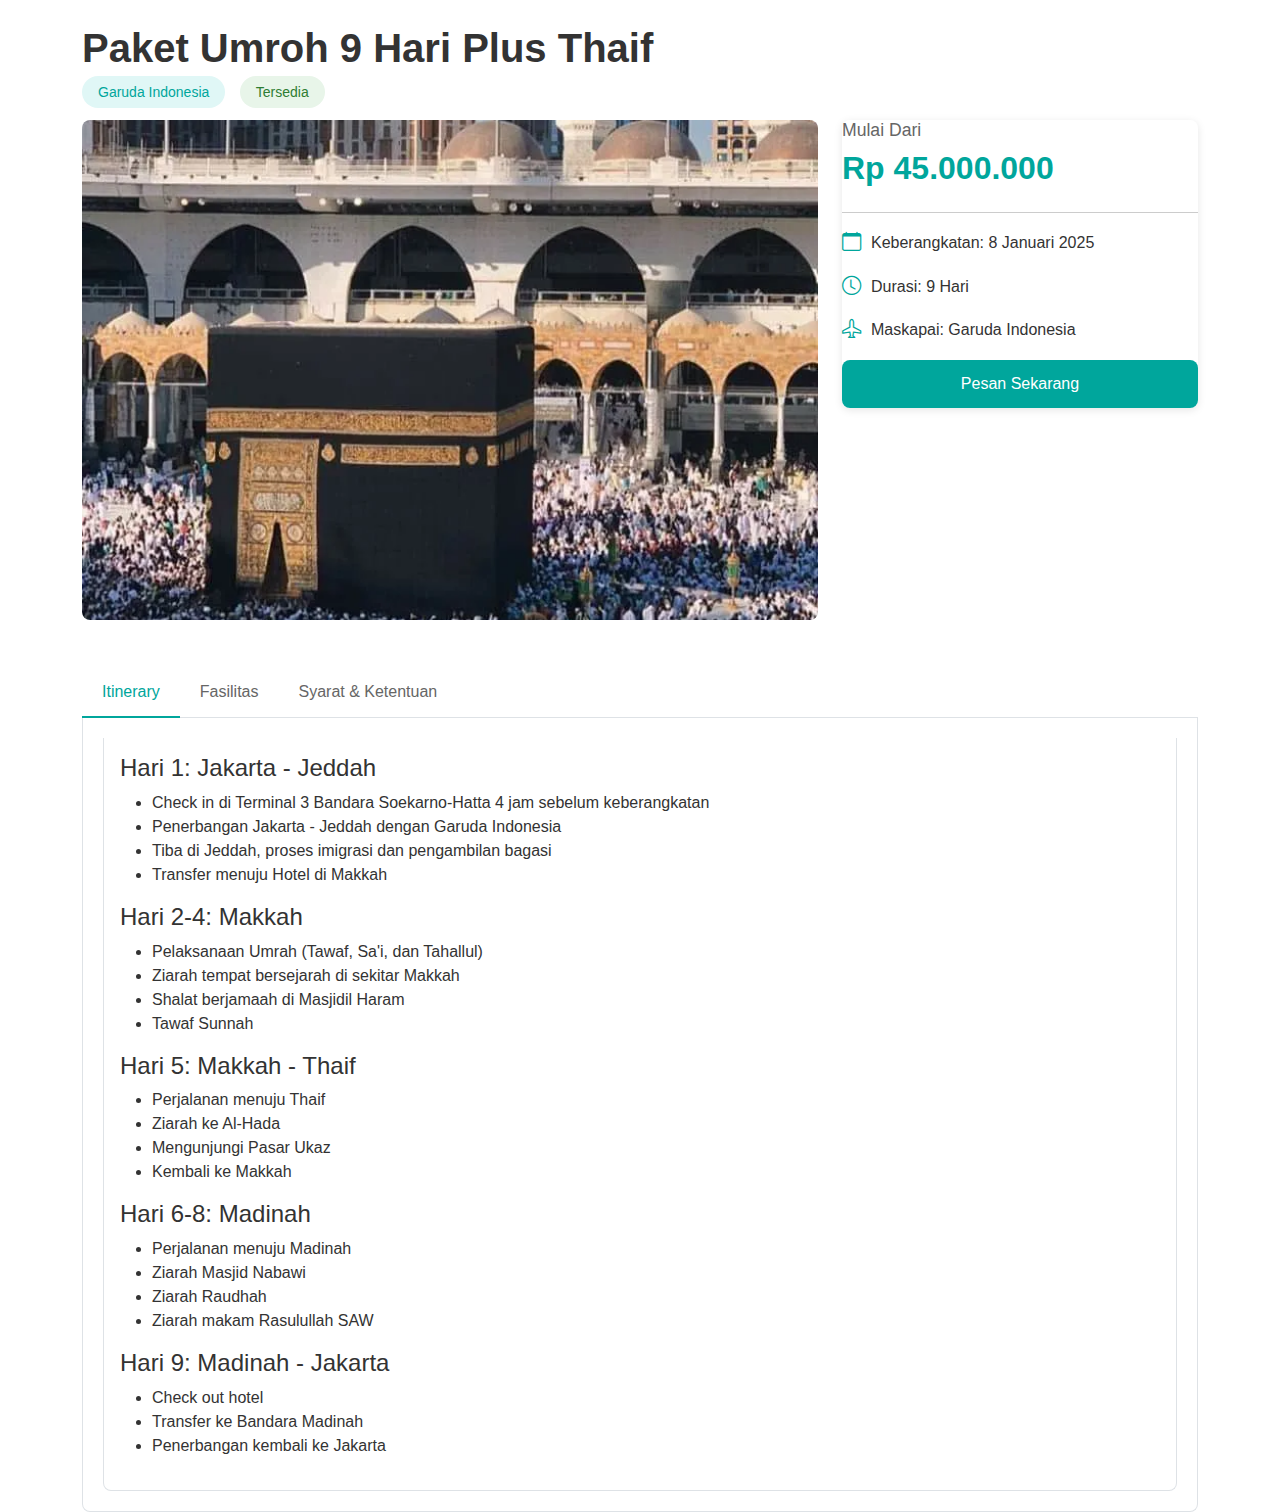
==== detail/index.html @ 06cd62cd "push pertama" ====
<!-- index.html -->
<!DOCTYPE html>
<html lang="id">
<head>
    <meta charset="UTF-8">
    <meta name="viewport" content="width=device-width, initial-scale=1.0">
    <title>Paket Umroh Plus Thaif</title>
    <link href="https://cdn.jsdelivr.net/npm/bootstrap@5.3.0/dist/css/bootstrap.min.css" rel="stylesheet">
    <link href="https://cdn.jsdelivr.net/npm/bootstrap-icons@1.7.2/font/bootstrap-icons.css" rel="stylesheet">
    <link href="styles.css" rel="stylesheet">
</head>
<body>
    <div class="container mt-4">
        <!-- Header Paket -->
        <div class="row">
            <div class="col-lg-8">
                <h1 class="fw-bold">Paket Umroh 9 Hari Plus Thaif</h1>
                <div class="badge-wrapper">
                    <span class="badge-custom badge-airline">Garuda Indonesia</span>
                    <span class="badge-custom badge-status">Tersedia</span>
                </div>
            </div>
        </div>

        <!-- Gambar dan Info Utama -->
        <div class="row">
            <div class="col-lg-8">
                <div id="paketCarousel" class="carousel slide mb-4">
                    <div class="carousel-inner rounded">
                        <div class="carousel-item active">
                            <img src="kabah.jpg" class="d-block w-100" alt="ka'bah">
                        </div>
                        <div class="carousel-item">
                            <img src="kabah.jpg" class="d-block w-100" alt="ka'bah2">
                        </div>
                    </div>
                </div>
            </div>
            <div class="col-lg-4">
                <div class="info-card">
                    <div class="card-body">
                        <h3 class="price-title">Mulai Dari</h3>
                        <h2 class="price-amount">Rp 45.000.000</h2>
                        <hr>
                        <ul class="feature-list">
                            <li><i class="bi bi-calendar"></i> Keberangkatan: 8 Januari 2025</li>
                            <li><i class="bi bi-clock"></i> Durasi: 9 Hari</li>
                            <li><i class="bi bi-airplane"></i> Maskapai: Garuda Indonesia</li>
                        </ul>
                        <button class="btn-booking">Pesan Sekarang</button>
                    </div>
                </div>
            </div>
        </div>

        <!-- Detail Program -->
        <div class="row mt-4">
            <div class="col-12">
                <ul class="nav nav-tabs" id="myTab">
                    <li class="nav-item">
                        <a class="nav-link active" data-bs-toggle="tab" href="#itinerary">Itinerary</a>
                    </li>
                    <li class="nav-item">
                        <a class="nav-link" data-bs-toggle="tab" href="#fasilitas">Fasilitas</a>
                    </li>
                    <li class="nav-item">
                        <a class="nav-link" data-bs-toggle="tab" href="#syarat">Syarat & Ketentuan</a>
                    </li>
                </ul>
                <div class="tab-content">
                    <div class="tab-content p-3 border border-top-0">
                        <!-- Tab Itinerary -->
                        <div class="tab-pane fade show active" id="itinerary">
                            <div class="timeline">
                                <h4>Hari 1: Jakarta - Jeddah</h4>
                                <ul>
                                    <li>Check in di Terminal 3 Bandara Soekarno-Hatta 4 jam sebelum keberangkatan</li>
                                    <li>Penerbangan Jakarta - Jeddah dengan Garuda Indonesia</li>
                                    <li>Tiba di Jeddah, proses imigrasi dan pengambilan bagasi</li>
                                    <li>Transfer menuju Hotel di Makkah</li>
                                </ul>
                    
                                <h4>Hari 2-4: Makkah</h4>
                                <ul>
                                    <li>Pelaksanaan Umrah (Tawaf, Sa'i, dan Tahallul)</li>
                                    <li>Ziarah tempat bersejarah di sekitar Makkah</li>
                                    <li>Shalat berjamaah di Masjidil Haram</li>
                                    <li>Tawaf Sunnah</li>
                                </ul>
                    
                                <h4>Hari 5: Makkah - Thaif</h4>
                                <ul>
                                    <li>Perjalanan menuju Thaif</li>
                                    <li>Ziarah ke Al-Hada</li>
                                    <li>Mengunjungi Pasar Ukaz</li>
                                    <li>Kembali ke Makkah</li>
                                </ul>
                    
                                <h4>Hari 6-8: Madinah</h4>
                                <ul>
                                    <li>Perjalanan menuju Madinah</li>
                                    <li>Ziarah Masjid Nabawi</li>
                                    <li>Ziarah Raudhah</li>
                                    <li>Ziarah makam Rasulullah SAW</li>
                                </ul>
                    
                                <h4>Hari 9: Madinah - Jakarta</h4>
                                <ul>
                                    <li>Check out hotel</li>
                                    <li>Transfer ke Bandara Madinah</li>
                                    <li>Penerbangan kembali ke Jakarta</li>
                                </ul>
                            </div>
                        </div>
                    
                        <!-- Tab Fasilitas -->
                        <div class="tab-pane fade" id="fasilitas">
                            <div class="row">
                                <div class="col-md-6">
                                    <h4>Akomodasi Hotel</h4>
                                    <ul>
                                        <li>Makkah: Hotel *5 (±200m dari Masjidil Haram)</li>
                                        <li>Madinah: Hotel *5 (±200m dari Masjid Nabawi)</li>
                                        <li>Kamar triple/quad dengan AC</li>
                                        <li>Termasuk sarapan, makan siang dan malam</li>
                                    </ul>
                    
                                    <h4>Transportasi</h4>
                                    <ul>
                                        <li>Tiket pesawat PP Garuda Indonesia</li>
                                        <li>Bus AC executive selama di Arab Saudi</li>
                                        <li>Transportasi ziarah dengan bus AC</li>
                                    </ul>
                                </div>
                                <div class="col-md-6">
                                    <h4>Perlengkapan</h4>
                                    <ul>
                                        <li>Koper bagasi 30kg</li>
                                        <li>Tas kabin</li>
                                        <li>Tas paspor</li>
                                        <li>Buku panduan umrah</li>
                                        <li>ID Card</li>
                                    </ul>
                    
                                    <h4>Pembimbing</h4>
                                    <ul>
                                        <li>Muthowif berpengalaman</li>
                                        <li>Tour Leader profesional</li>
                                        <li>Pembimbing ibadah</li>
                                    </ul>
                                </div>
                            </div>
                        </div>
                    
                        <!-- Tab Syarat -->
                        <div class="tab-pane fade" id="syarat">
                            <h4>Persyaratan Dokumen</h4>
                            <ul>
                                <li>Paspor dengan nama minimal 3 suku kata, masa berlaku minimal 7 bulan</li>
                                <li>Kartu vaksin COVID-19 dosis lengkap</li>
                                <li>Pas foto berwarna background putih 4x6 (4 lembar)</li>
                                <li>Buku nikah asli untuk suami istri</li>
                                <li>Kartu keluarga dan KTP asli</li>
                                <li>Akta kelahiran untuk anak-anak</li>
                            </ul>
                    
                            <h4>Ketentuan Pembayaran</h4>
                            <ul>
                                <li>DP minimal 50% dari harga paket</li>
                                <li>Pelunasan maksimal 1 bulan sebelum keberangkatan</li>
                                <li>Pembayaran dapat dilakukan melalui transfer bank</li>
                                <li>Harga dapat berubah sewaktu-waktu</li>
                            </ul>
                    
                            <h4>Pembatalan</h4>
                            <ul>
                                <li>1 bulan sebelum keberangkatan: dikenakan biaya 25%</li>
                                <li>2 minggu sebelum keberangkatan: dikenakan biaya 50%</li>
                                <li>1 minggu sebelum keberangkatan: dikenakan biaya 75%</li>
                                <li>3 hari sebelum keberangkatan: dikenakan biaya 100%</li>
                            </ul>
                        </div>
                    </div>
                    
                </div>
            </div>
        </div>
    </div>

    <script src="https://cdn.jsdelivr.net/npm/bootstrap@5.3.0/dist/js/bootstrap.bundle.min.js"></script>
</body>
</html>
---- detail/styles.css ----
/* styles.css */
body {
    font-family: Arial, sans-serif;
    color: #333;
}

.badge-wrapper {
    margin-bottom: 1rem;
}

.badge-custom {
    padding: 8px 16px;
    border-radius: 20px;
    font-size: 14px;
    font-weight: 500;
    margin-right: 10px;
}

.badge-airline {
    background-color: #e0f7f6;
    color: #00a69c;
}

.badge-status {
    background-color: #e8f5e9;
    color: #2e7d32;
}

.carousel-inner img {
    max-height: 500px;
    object-fit: cover;
    width: 100%;
    border-radius: 8px;
}

.info-card {
    border-radius: 8px;
    box-shadow: 0 2px 8px rgba(0,0,0,0.1);
    border: none;
}

.price-title {
    color: #666;
    font-size: 1.1rem;
    margin-bottom: 0.5rem;
}

.price-amount {
    color: #00a69c;
    font-weight: bold;
    margin-bottom: 1.5rem;
}

.feature-list {
    list-style: none;
    padding: 0;
    margin: 0;
}

.feature-list li {
    margin-bottom: 15px;
    display: flex;
    align-items: center;
    gap: 10px;
}

.feature-list i {
    font-size: 1.2rem;
    color: #00a69c;
}

.btn-booking {
    background-color: #00a69c;
    color: white;
    width: 100%;
    padding: 12px;
    border: none;
    border-radius: 8px;
    font-weight: 500;
    transition: background-color 0.3s ease;
}

.btn-booking:hover {
    background-color: #008f86;
}

.nav-tabs .nav-link {
    color: #666;
    border: none;
    padding: 12px 20px;
}

.nav-tabs .nav-link.active {
    color: #00a69c;
    border-bottom: 2px solid #00a69c;
    font-weight: 500;
}

.tab-content {
    padding: 20px;
    border: 1px solid #dee2e6;
    border-top: none;
    border-radius: 0 0 8px 8px;
}
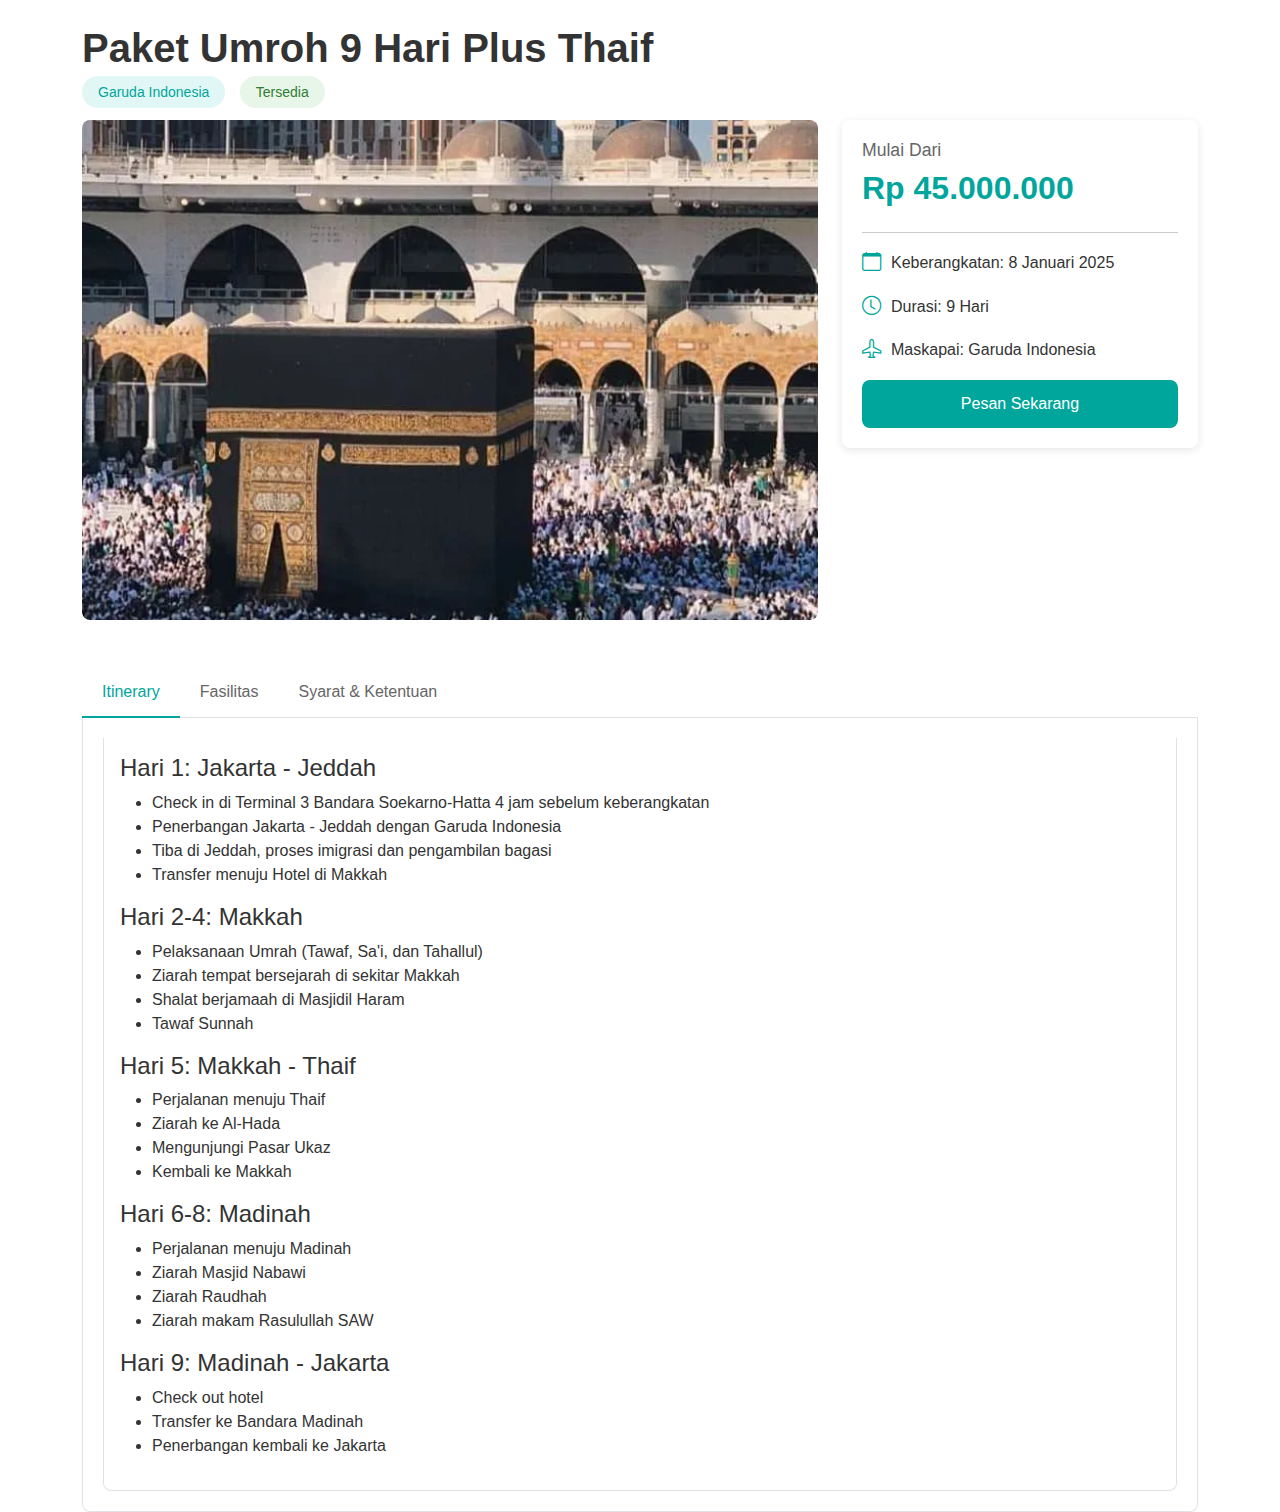
==== commit 1e81b252: "commit detail" ====
--- a/detail/index.html
+++ b/detail/index.html
@@ -1,6 +1,7 @@
 <!-- index.html -->
 <!DOCTYPE html>
 <html lang="id">
+
 <head>
     <meta charset="UTF-8">
     <meta name="viewport" content="width=device-width, initial-scale=1.0">
@@ -9,6 +10,7 @@
     <link href="https://cdn.jsdelivr.net/npm/bootstrap-icons@1.7.2/font/bootstrap-icons.css" rel="stylesheet">
     <link href="styles.css" rel="stylesheet">
 </head>
+
 <body>
     <div class="container mt-4">
         <!-- Header Paket -->
@@ -29,9 +31,6 @@
                     <div class="carousel-inner rounded">
                         <div class="carousel-item active">
                             <img src="kabah.jpg" class="d-block w-100" alt="ka'bah">
-                        </div>
-                        <div class="carousel-item">
-                            <img src="kabah.jpg" class="d-block w-100" alt="ka'bah2">
                         </div>
                     </div>
                 </div>
@@ -79,7 +78,7 @@
                                     <li>Tiba di Jeddah, proses imigrasi dan pengambilan bagasi</li>
                                     <li>Transfer menuju Hotel di Makkah</li>
                                 </ul>
-                    
+
                                 <h4>Hari 2-4: Makkah</h4>
                                 <ul>
                                     <li>Pelaksanaan Umrah (Tawaf, Sa'i, dan Tahallul)</li>
@@ -87,7 +86,7 @@
                                     <li>Shalat berjamaah di Masjidil Haram</li>
                                     <li>Tawaf Sunnah</li>
                                 </ul>
-                    
+
                                 <h4>Hari 5: Makkah - Thaif</h4>
                                 <ul>
                                     <li>Perjalanan menuju Thaif</li>
@@ -95,7 +94,7 @@
                                     <li>Mengunjungi Pasar Ukaz</li>
                                     <li>Kembali ke Makkah</li>
                                 </ul>
-                    
+
                                 <h4>Hari 6-8: Madinah</h4>
                                 <ul>
                                     <li>Perjalanan menuju Madinah</li>
@@ -103,7 +102,7 @@
                                     <li>Ziarah Raudhah</li>
                                     <li>Ziarah makam Rasulullah SAW</li>
                                 </ul>
-                    
+
                                 <h4>Hari 9: Madinah - Jakarta</h4>
                                 <ul>
                                     <li>Check out hotel</li>
@@ -112,7 +111,7 @@
                                 </ul>
                             </div>
                         </div>
-                    
+
                         <!-- Tab Fasilitas -->
                         <div class="tab-pane fade" id="fasilitas">
                             <div class="row">
@@ -124,7 +123,7 @@
                                         <li>Kamar triple/quad dengan AC</li>
                                         <li>Termasuk sarapan, makan siang dan malam</li>
                                     </ul>
-                    
+
                                     <h4>Transportasi</h4>
                                     <ul>
                                         <li>Tiket pesawat PP Garuda Indonesia</li>
@@ -141,7 +140,7 @@
                                         <li>Buku panduan umrah</li>
                                         <li>ID Card</li>
                                     </ul>
-                    
+
                                     <h4>Pembimbing</h4>
                                     <ul>
                                         <li>Muthowif berpengalaman</li>
@@ -151,7 +150,7 @@
                                 </div>
                             </div>
                         </div>
-                    
+
                         <!-- Tab Syarat -->
                         <div class="tab-pane fade" id="syarat">
                             <h4>Persyaratan Dokumen</h4>
@@ -163,7 +162,7 @@
                                 <li>Kartu keluarga dan KTP asli</li>
                                 <li>Akta kelahiran untuk anak-anak</li>
                             </ul>
-                    
+
                             <h4>Ketentuan Pembayaran</h4>
                             <ul>
                                 <li>DP minimal 50% dari harga paket</li>
@@ -171,7 +170,7 @@
                                 <li>Pembayaran dapat dilakukan melalui transfer bank</li>
                                 <li>Harga dapat berubah sewaktu-waktu</li>
                             </ul>
-                    
+
                             <h4>Pembatalan</h4>
                             <ul>
                                 <li>1 bulan sebelum keberangkatan: dikenakan biaya 25%</li>
@@ -181,7 +180,7 @@
                             </ul>
                         </div>
                     </div>
-                    
+
                 </div>
             </div>
         </div>
@@ -189,4 +188,5 @@
 
     <script src="https://cdn.jsdelivr.net/npm/bootstrap@5.3.0/dist/js/bootstrap.bundle.min.js"></script>
 </body>
-</html>
+
+</html>--- a/detail/styles.css
+++ b/detail/styles.css
@@ -1,7 +1,46 @@
+header {
+    border-bottom: 1px solid #ddd;
+}
 /* styles.css */
 body {
     font-family: Arial, sans-serif;
     color: #333;
+}
+
+/* Styling untuk dropdown */
+.dropdown-menu {
+    border-radius: 8px;
+    box-shadow: 0 2px 15px rgba(0,0,0,0.1);
+    border: none;
+    padding: 8px 0;
+}
+
+.dropdown-item {
+    padding: 8px 20px;
+    color: #333;
+    transition: all 0.3s ease;
+}
+
+.dropdown-item:hover {
+    background-color: #f8f9fa;
+    color: #800000;
+}
+
+/* Animasi untuk dropdown */
+.dropdown:hover .dropdown-menu {
+    display: block;
+    animation: fadeIn 0.3s ease;
+}
+
+@keyframes fadeIn {
+    from {
+        opacity: 0;
+        transform: translateY(10px);
+    }
+    to {
+        opacity: 1;
+        transform: translateY(0);
+    }
 }
 
 .badge-wrapper {
@@ -37,6 +76,7 @@
     border-radius: 8px;
     box-shadow: 0 2px 8px rgba(0,0,0,0.1);
     border: none;
+    padding: 20px;
 }
 
 .price-title {
@@ -102,3 +142,46 @@
     border-top: none;
     border-radius: 0 0 8px 8px;
 }
+
+.footer {
+    background-color: black;
+    color: white;
+    padding: 40px 0 20px 0;
+}
+.footer a {
+    color: white;
+    text-decoration: none;
+}
+.footer a:hover {
+    color: #e0f7f6;
+}
+.footer-heading {
+    font-weight: bold;
+    margin-bottom: 15px;
+}
+.footer-links {
+    list-style: none;
+    padding: 0;
+    margin: 0;
+}
+.footer-links li {
+    margin-bottom: 8px;
+}
+.footer-brand {
+    font-size: 24px;
+    font-weight: bold;
+    margin-bottom: 5px;
+}
+.footer-description {
+    font-size: 14px;
+    margin-bottom: 20px;
+}
+.footer-bottom {
+    border-top: 1px solid rgba(255,255,255,0.1);
+    padding-top: 20px;
+    margin-top: 30px;
+}
+.social-icons a {
+    margin-left: 15px;
+    font-size: 18px;
+}